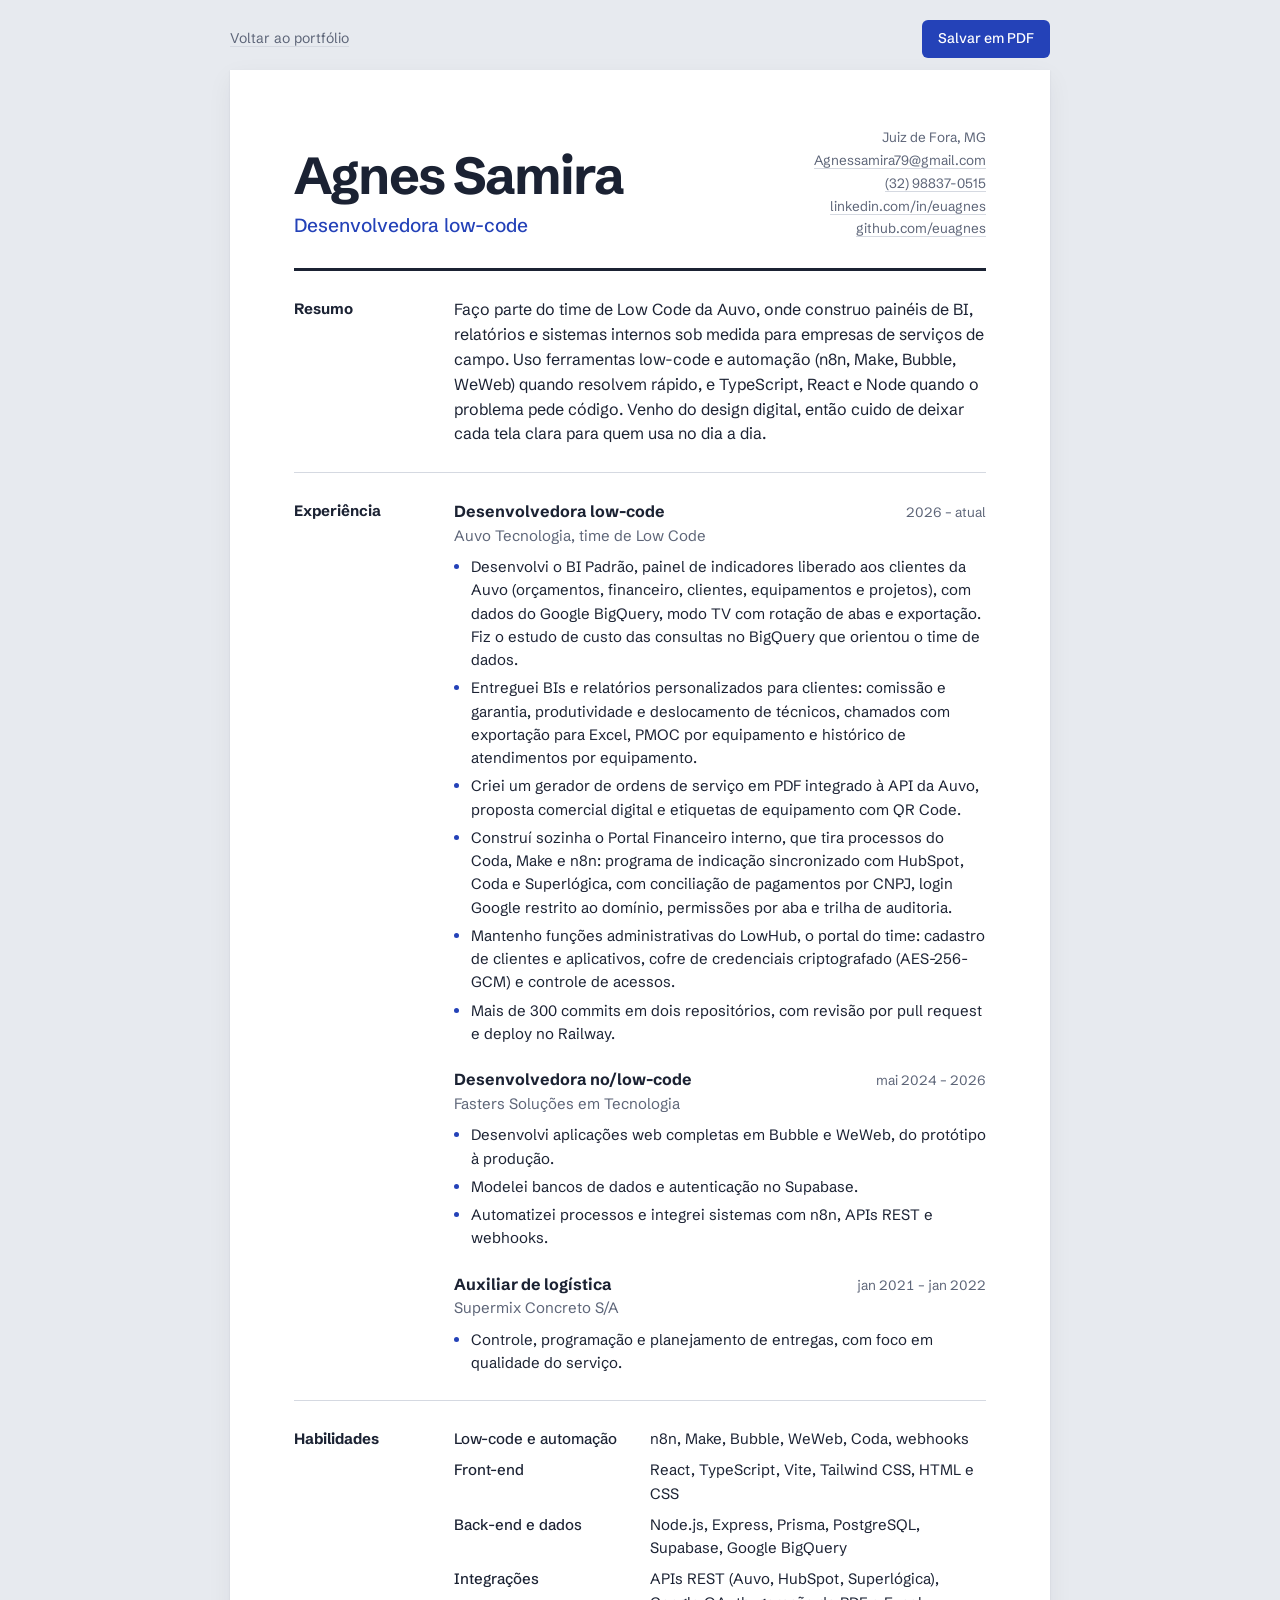
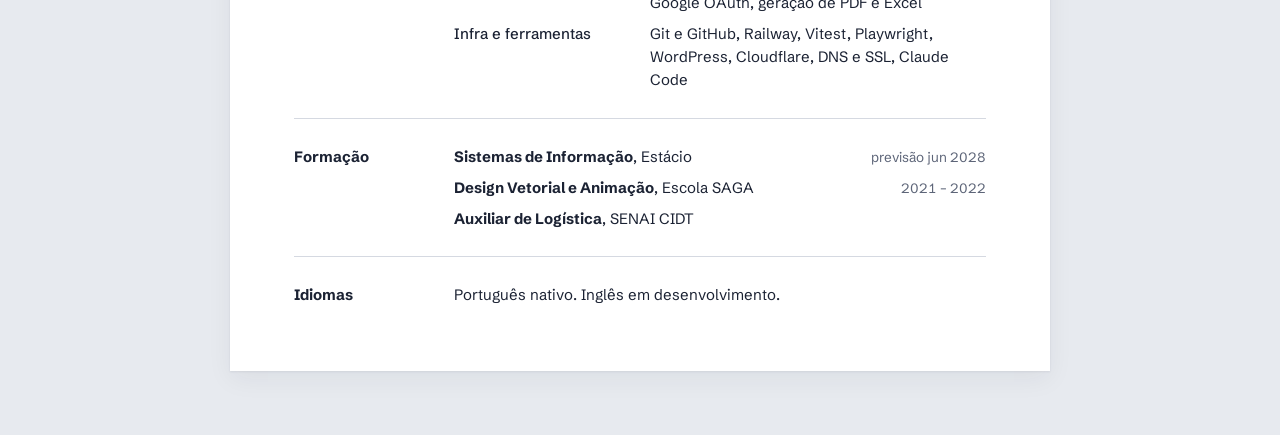
==== curriculo.html @ c13b9ef4 "Portfólio e currículo da Agnes Samira Co-Authored-By: Claude Opus 5.5 <noreply@anthropic.com>" ====
<!DOCTYPE html>
<html lang="pt-BR">
<head>
  <meta charset="UTF-8" />
  <meta name="viewport" content="width=device-width, initial-scale=1.0" />
  <title>Agnes Samira – Currículo</title>
  <meta name="description" content="Desenvolvedora low-code na Auvo: painéis de BI, relatórios, integrações e sistemas internos." />
  <link rel="preconnect" href="https://fonts.googleapis.com" />
  <link rel="preconnect" href="https://fonts.gstatic.com" crossorigin />
  <link href="https://fonts.googleapis.com/css2?family=Schibsted+Grotesk:ital,wght@0,400;0,500;0,700;1,400&display=swap" rel="stylesheet" />
  <link rel="stylesheet" href="css/style.css?v=2" />
</head>
<body>
  <div class="toolbar">
    <a class="back" href="index.html">Voltar ao portfólio</a>
    <button type="button" class="print-btn" onclick="window.print()">Salvar em PDF</button>
  </div>

  <main class="sheet">
    <header class="head">
      <div>
        <h1>Agnes Samira</h1>
        <p class="role">Desenvolvedora low-code</p>
      </div>
      <ul class="contact">
        <li>Juiz de Fora, MG</li>
        <li><a href="mailto:Agnessamira79@gmail.com">Agnessamira79@gmail.com</a></li>
        <li><a href="tel:+5532988370515">(32) 98837-0515</a></li>
        <li><a href="https://www.linkedin.com/in/euagnes" target="_blank" rel="noopener">linkedin.com/in/euagnes</a></li>
        <li><a href="https://github.com/euagnes" target="_blank" rel="noopener">github.com/euagnes</a></li>
      </ul>
    </header>

    <section class="block">
      <h2>Resumo</h2>
      <div class="body">
        <p class="summary">
          Faço parte do time de Low Code da Auvo, onde construo painéis de BI,
          relatórios e sistemas internos sob medida para empresas de serviços de
          campo. Uso ferramentas low-code e automação (n8n, Make, Bubble, WeWeb)
          quando resolvem rápido, e TypeScript, React e Node quando o problema
          pede código. Venho do design digital, então cuido de deixar cada tela
          clara para quem usa no dia a dia.
        </p>
      </div>
    </section>

    <section class="block">
      <h2>Experiência</h2>
      <div class="body">
        <article class="job">
          <header>
            <h3>Desenvolvedora low-code</h3>
            <span class="when">2026 – atual</span>
          </header>
          <p class="org">Auvo Tecnologia, time de Low Code</p>
          <ul>
            <li>Desenvolvi o BI Padrão, painel de indicadores liberado aos clientes da Auvo
              (orçamentos, financeiro, clientes, equipamentos e projetos), com dados do
              Google BigQuery, modo TV com rotação de abas e exportação. Fiz o estudo de
              custo das consultas no BigQuery que orientou o time de dados.</li>
            <li>Entreguei BIs e relatórios personalizados para clientes: comissão e garantia,
              produtividade e deslocamento de técnicos, chamados com exportação para Excel,
              PMOC por equipamento e histórico de atendimentos por equipamento.</li>
            <li>Criei um gerador de ordens de serviço em PDF integrado à API da Auvo,
              proposta comercial digital e etiquetas de equipamento com QR Code.</li>
            <li>Construí sozinha o Portal Financeiro interno, que tira processos do Coda, Make
              e n8n: programa de indicação sincronizado com HubSpot, Coda e Superlógica, com
              conciliação de pagamentos por CNPJ, login Google restrito ao domínio,
              permissões por aba e trilha de auditoria.</li>
            <li>Mantenho funções administrativas do LowHub, o portal do time: cadastro de
              clientes e aplicativos, cofre de credenciais criptografado (AES-256-GCM) e
              controle de acessos.</li>
            <li>Mais de 300 commits em dois repositórios, com revisão por pull request e
              deploy no Railway.</li>
          </ul>
        </article>

        <article class="job">
          <header>
            <h3>Desenvolvedora no/low-code</h3>
            <span class="when">mai 2024 – 2026</span>
          </header>
          <p class="org">Fasters Soluções em Tecnologia</p>
          <ul>
            <li>Desenvolvi aplicações web completas em Bubble e WeWeb, do protótipo à produção.</li>
            <li>Modelei bancos de dados e autenticação no Supabase.</li>
            <li>Automatizei processos e integrei sistemas com n8n, APIs REST e webhooks.</li>
          </ul>
        </article>

        <article class="job">
          <header>
            <h3>Auxiliar de logística</h3>
            <span class="when">jan 2021 – jan 2022</span>
          </header>
          <p class="org">Supermix Concreto S/A</p>
          <ul>
            <li>Controle, programação e planejamento de entregas, com foco em qualidade do serviço.</li>
          </ul>
        </article>
      </div>
    </section>

    <section class="block">
      <h2>Habilidades</h2>
      <div class="body">
        <dl class="skills">
          <dt>Low-code e automação</dt>
          <dd>n8n, Make, Bubble, WeWeb, Coda, webhooks</dd>
          <dt>Front-end</dt>
          <dd>React, TypeScript, Vite, Tailwind CSS, HTML e CSS</dd>
          <dt>Back-end e dados</dt>
          <dd>Node.js, Express, Prisma, PostgreSQL, Supabase, Google BigQuery</dd>
          <dt>Integrações</dt>
          <dd>APIs REST (Auvo, HubSpot, Superlógica), Google OAuth, geração de PDF e Excel</dd>
          <dt>Infra e ferramentas</dt>
          <dd>Git e GitHub, Railway, Vitest, Playwright, WordPress, Cloudflare, DNS e SSL, Claude Code</dd>
        </dl>
      </div>
    </section>

    <section class="block">
      <h2>Formação</h2>
      <div class="body">
        <div class="edu">
          <div><strong>Sistemas de Informação</strong>, Estácio</div>
          <span class="when">previsão jun 2028</span>
        </div>
        <div class="edu">
          <div><strong>Design Vetorial e Animação</strong>, Escola SAGA</div>
          <span class="when">2021 – 2022</span>
        </div>
        <div class="edu">
          <div><strong>Auxiliar de Logística</strong>, SENAI CIDT</div>
        </div>
      </div>
    </section>

    <section class="block">
      <h2>Idiomas</h2>
      <div class="body">
        <p>Português nativo. Inglês em desenvolvimento.</p>
      </div>
    </section>
  </main>
</body>
</html>
---- css/style.css ----
:root {
  --desk: #e7eaef;
  --paper: #ffffff;
  --ink: #1b2233;
  --muted: #5d6578;
  --rule: #d5d9e1;
  --accent: #2442b8;
  --head-col: 8.5rem;
}

* { box-sizing: border-box; margin: 0; padding: 0; }

html { -webkit-text-size-adjust: 100%; }

body {
  background: var(--desk);
  color: var(--ink);
  font-family: "Schibsted Grotesk", system-ui, sans-serif;
  font-size: 15px;
  line-height: 1.55;
  padding: 0 16px 64px;
}

a { color: inherit; text-decoration-color: var(--rule); text-underline-offset: 3px; }
a:hover { color: var(--accent); text-decoration-color: currentColor; }
a:focus-visible, button:focus-visible { outline: 2px solid var(--accent); outline-offset: 3px; }

.toolbar {
  max-width: 820px;
  margin: 0 auto;
  padding: 20px 0 12px;
  display: flex;
  justify-content: space-between;
  align-items: center;
}

.print-btn {
  font: inherit;
  font-weight: 500;
  font-size: 14px;
  color: var(--paper);
  background: var(--accent);
  border: 0;
  border-radius: 6px;
  padding: 8px 16px;
  cursor: pointer;
}
.print-btn:hover { background: #1b339a; }

.sheet {
  max-width: 820px;
  margin: 0 auto;
  background: var(--paper);
  padding: 56px 64px 64px;
  box-shadow: 0 1px 2px rgba(27, 34, 51, .08), 0 8px 24px rgba(27, 34, 51, .06);
}

/* Cabeçalho */
.head {
  display: flex;
  justify-content: space-between;
  align-items: flex-end;
  gap: 32px;
  padding-bottom: 28px;
  border-bottom: 3px solid var(--ink);
}

h1 {
  font-size: 52px;
  line-height: 1;
  font-weight: 700;
  letter-spacing: -0.035em;
}

.role {
  margin-top: 10px;
  font-size: 19px;
  color: var(--accent);
  font-weight: 500;
}

.contact {
  list-style: none;
  text-align: right;
  font-size: 13.5px;
  line-height: 1.7;
  color: var(--muted);
}

/* Seções */
.block {
  display: grid;
  grid-template-columns: var(--head-col) 1fr;
  gap: 24px;
  padding: 26px 0;
  border-bottom: 1px solid var(--rule);
}
.block:last-child { border-bottom: 0; padding-bottom: 0; }

h2 {
  font-size: 15px;
  font-weight: 700;
  line-height: 1.55;
}

.body > * + * { margin-top: 22px; }

.summary { font-size: 16px; max-width: 62ch; }

/* Experiência */
.job header {
  display: flex;
  justify-content: space-between;
  align-items: baseline;
  gap: 16px;
}

h3 { font-size: 16px; font-weight: 700; }

.when {
  font-size: 13.5px;
  color: var(--muted);
  white-space: nowrap;
  font-variant-numeric: tabular-nums;
}

.org { color: var(--muted); margin-bottom: 8px; }

.job ul { padding-left: 1.1em; max-width: 66ch; }
.job li { margin-top: 5px; }
.job li::marker { color: var(--accent); }

/* Habilidades */
.skills {
  display: grid;
  grid-template-columns: 11rem 1fr;
  gap: 8px 20px;
}
.skills dt { font-weight: 500; }
.skills dd { color: var(--ink); }

/* Formação */
.body > .edu + .edu { margin-top: 8px; }
.edu {
  display: flex;
  justify-content: space-between;
  align-items: baseline;
  gap: 16px;
}

/* Celular */
@media (max-width: 680px) {
  body { padding: 0 0 40px; }
  .toolbar { padding: 12px 16px; }
  .sheet { padding: 32px 16px 40px; box-shadow: none; }
  .head { flex-direction: column; align-items: flex-start; gap: 20px; }
  .contact { text-align: left; }
  h1 { font-size: 40px; }
  .block { grid-template-columns: 1fr; gap: 10px; }
  .job header, .edu { flex-direction: column; gap: 0; }
  .skills { grid-template-columns: 1fr; gap: 0; }
  .skills dd { margin-bottom: 10px; }
}

/* Impressão / PDF */
@page { size: A4; margin: 14mm 14mm; }

@media print {
  body { background: none; padding: 0; font-size: 10pt; }
  .toolbar { display: none; }
  .sheet { max-width: none; padding: 0; box-shadow: none; }
  h1 { font-size: 30pt; }
  .role { font-size: 13pt; }
  .head { padding-bottom: 14pt; }
  .block { padding: 10pt 0; }
  h2 { break-after: avoid; }
  .job header, .org { break-after: avoid; }
  .job li, .edu { break-inside: avoid; }
  .summary, h3 { font-size: 10.5pt; }
  .contact, .when { font-size: 9pt; }
  a { text-decoration: none; }
}

.back { font-size: 14px; color: var(--muted); }
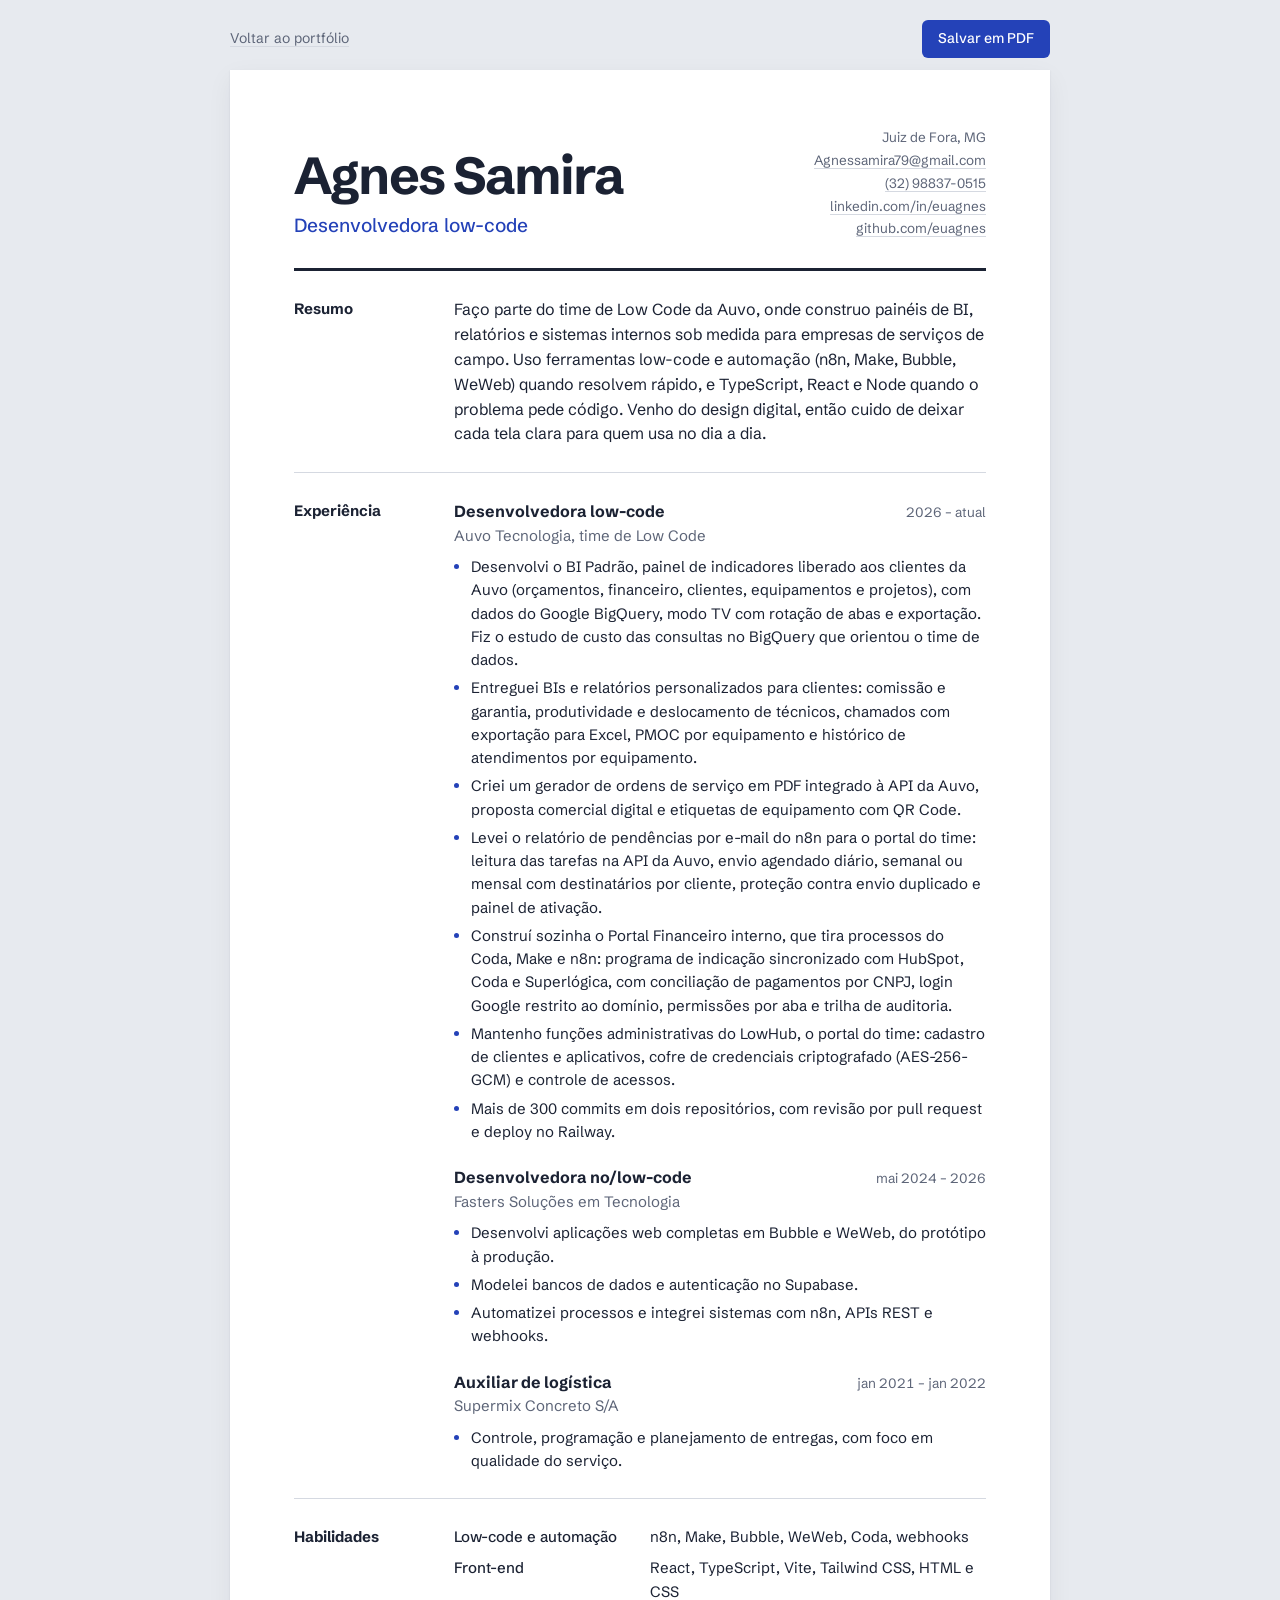
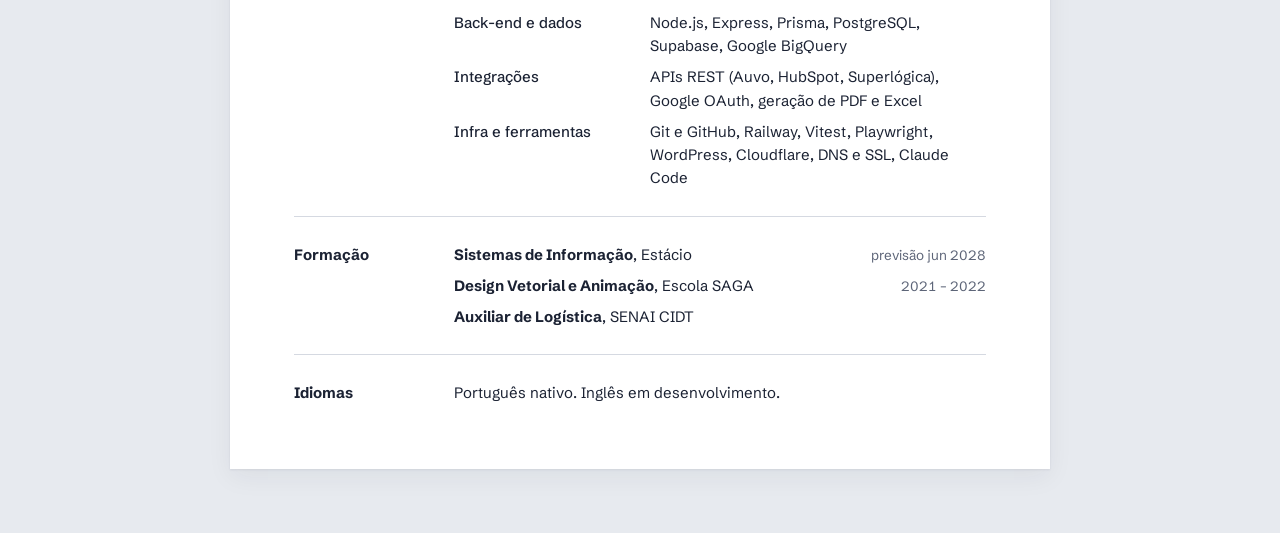
==== commit 34a9f6cb: "Adiciona o projeto Relatório de Pendências por E-mail Co-Authored-By: Claude Opus 5.5 <noreply@anthr" ====
--- a/curriculo.html
+++ b/curriculo.html
@@ -64,6 +64,9 @@
               PMOC por equipamento e histórico de atendimentos por equipamento.</li>
             <li>Criei um gerador de ordens de serviço em PDF integrado à API da Auvo,
               proposta comercial digital e etiquetas de equipamento com QR Code.</li>
+            <li>Levei o relatório de pendências por e-mail do n8n para o portal do time: leitura
+              das tarefas na API da Auvo, envio agendado diário, semanal ou mensal com
+              destinatários por cliente, proteção contra envio duplicado e painel de ativação.</li>
             <li>Construí sozinha o Portal Financeiro interno, que tira processos do Coda, Make
               e n8n: programa de indicação sincronizado com HubSpot, Coda e Superlógica, com
               conciliação de pagamentos por CNPJ, login Google restrito ao domínio,
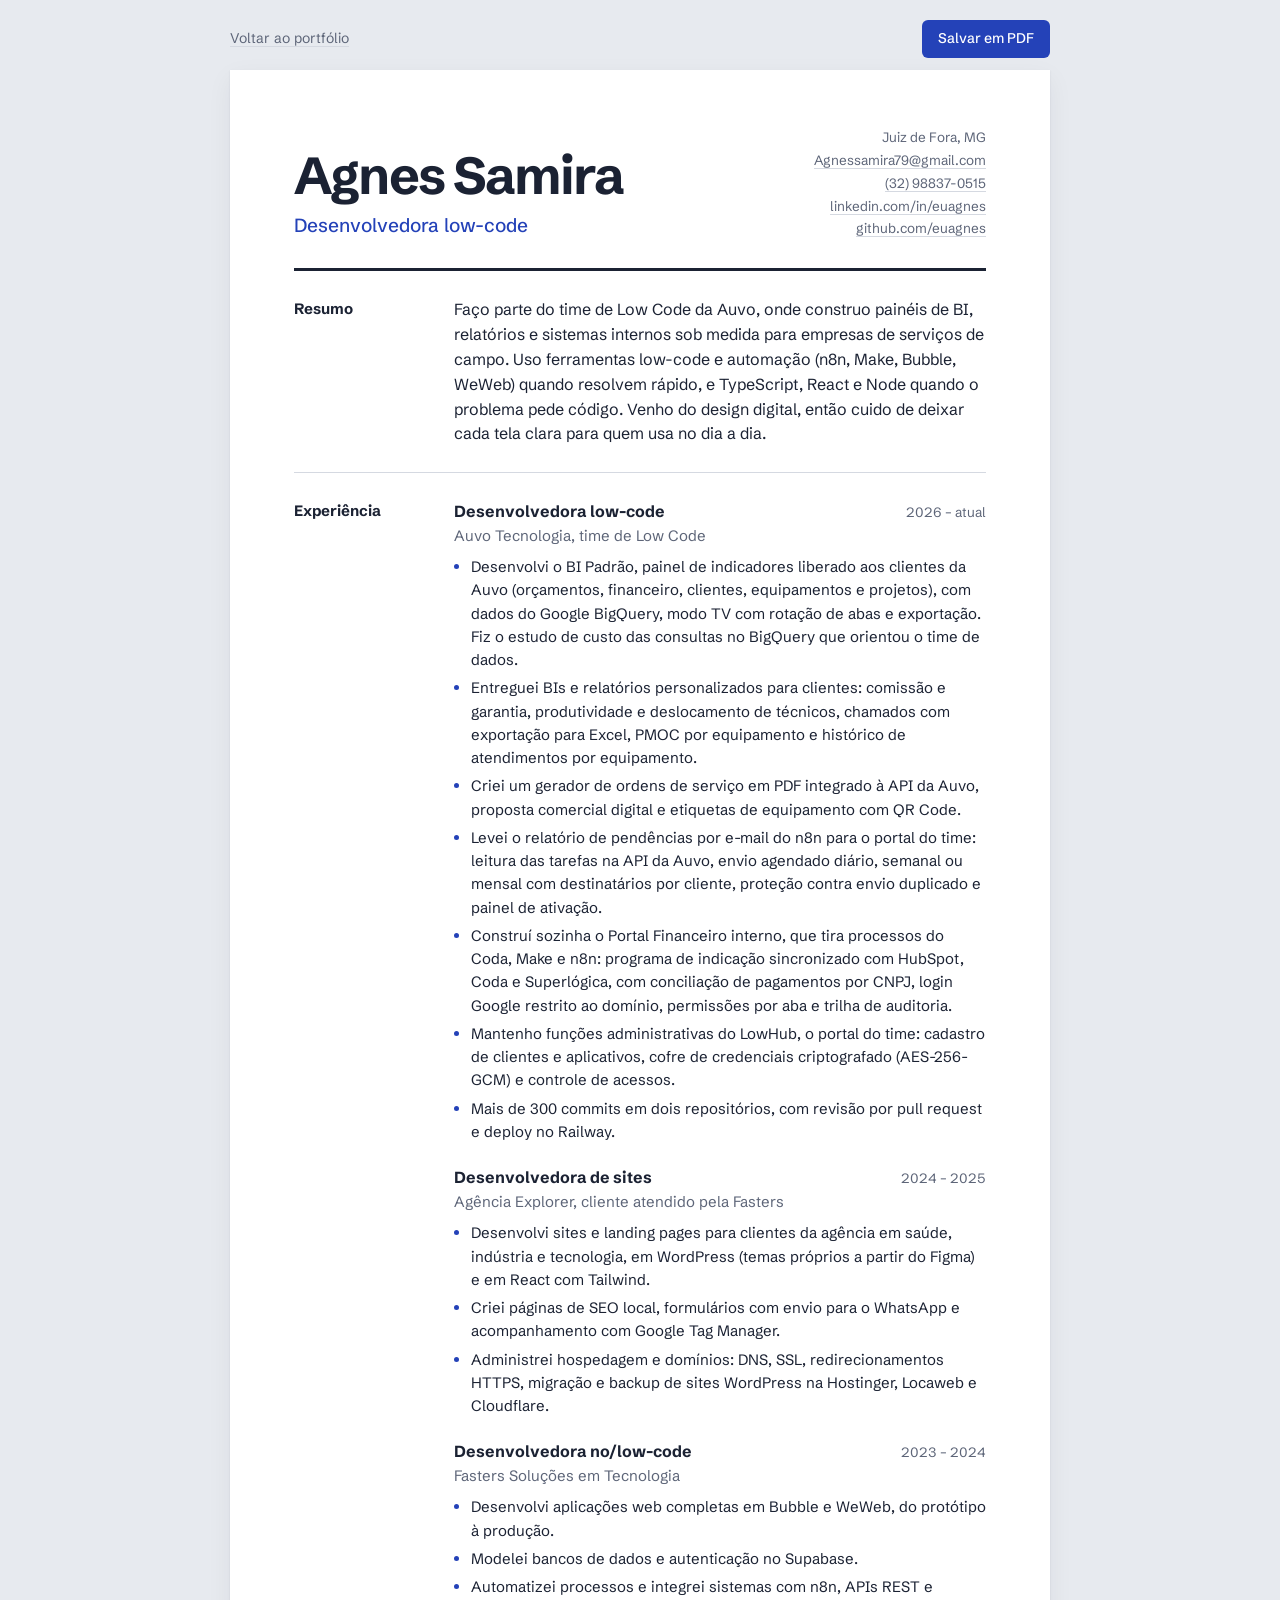
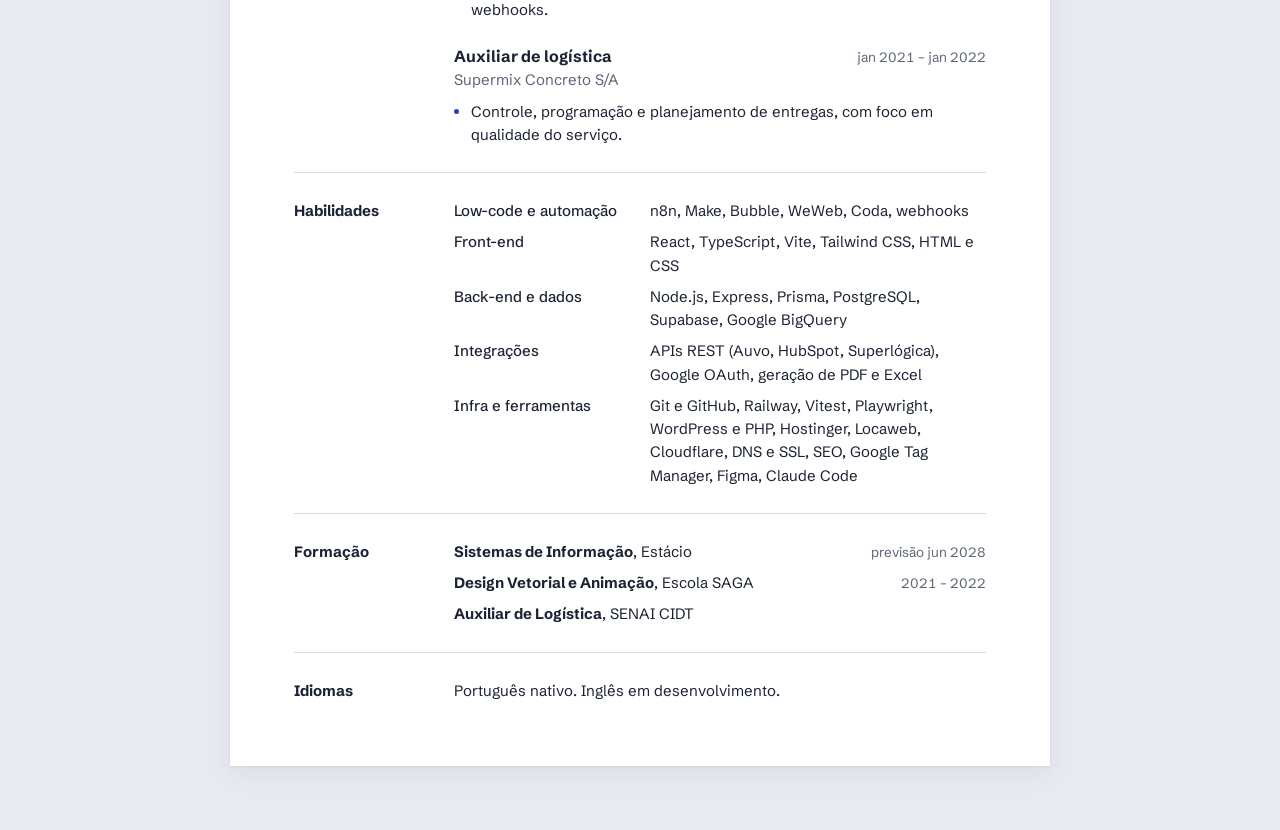
==== commit 6ea28e12: "Adiciona Agência Explorer e ajusta datas da Fasters Co-Authored-By: Claude Opus 5.5 <noreply@anthrop" ====
--- a/curriculo.html
+++ b/curriculo.html
@@ -81,8 +81,24 @@
 
         <article class="job">
           <header>
+            <h3>Desenvolvedora de sites</h3>
+            <span class="when">2024 – 2025</span>
+          </header>
+          <p class="org">Agência Explorer, cliente atendido pela Fasters</p>
+          <ul>
+            <li>Desenvolvi sites e landing pages para clientes da agência em saúde, indústria e
+              tecnologia, em WordPress (temas próprios a partir do Figma) e em React com Tailwind.</li>
+            <li>Criei páginas de SEO local, formulários com envio para o WhatsApp e
+              acompanhamento com Google Tag Manager.</li>
+            <li>Administrei hospedagem e domínios: DNS, SSL, redirecionamentos HTTPS, migração e
+              backup de sites WordPress na Hostinger, Locaweb e Cloudflare.</li>
+          </ul>
+        </article>
+
+        <article class="job">
+          <header>
             <h3>Desenvolvedora no/low-code</h3>
-            <span class="when">mai 2024 – 2026</span>
+            <span class="when">2023 – 2024</span>
           </header>
           <p class="org">Fasters Soluções em Tecnologia</p>
           <ul>
@@ -118,7 +134,7 @@
           <dt>Integrações</dt>
           <dd>APIs REST (Auvo, HubSpot, Superlógica), Google OAuth, geração de PDF e Excel</dd>
           <dt>Infra e ferramentas</dt>
-          <dd>Git e GitHub, Railway, Vitest, Playwright, WordPress, Cloudflare, DNS e SSL, Claude Code</dd>
+          <dd>Git e GitHub, Railway, Vitest, Playwright, WordPress e PHP, Hostinger, Locaweb, Cloudflare, DNS e SSL, SEO, Google Tag Manager, Figma, Claude Code</dd>
         </dl>
       </div>
     </section>
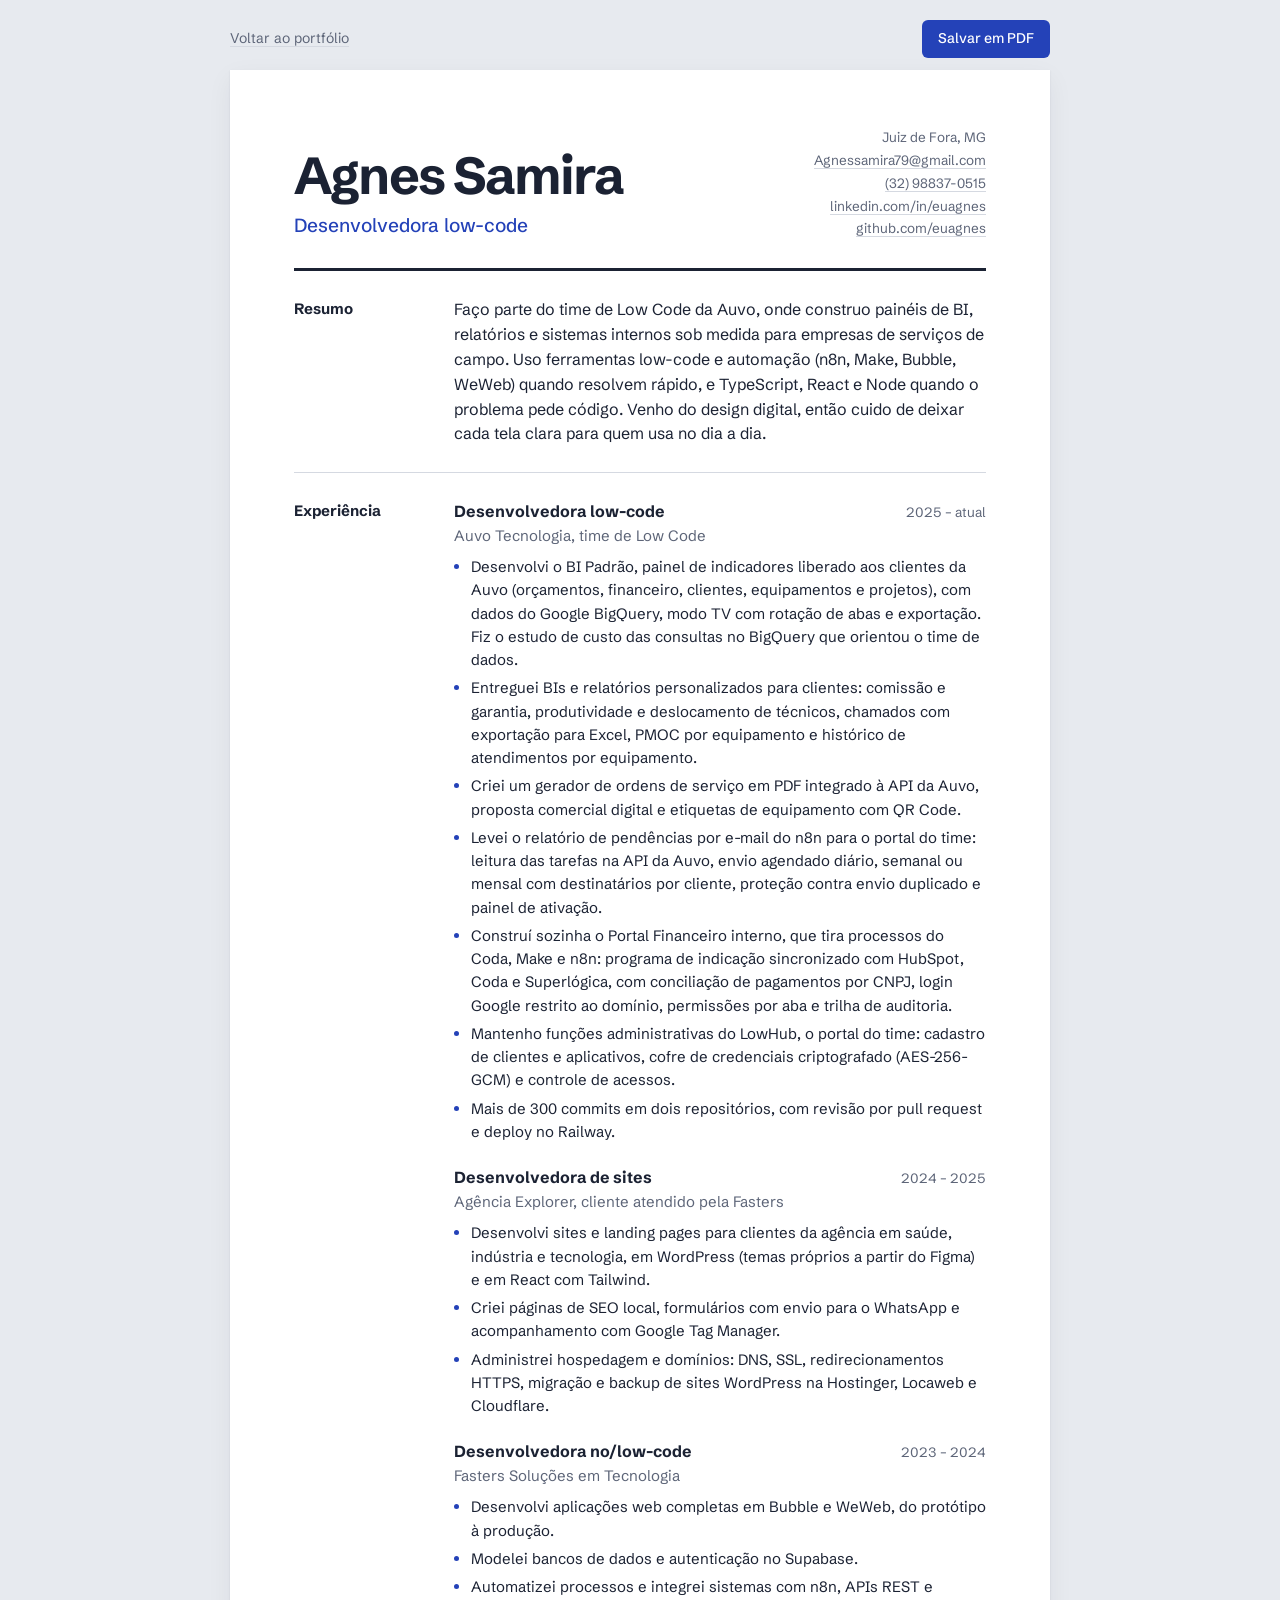
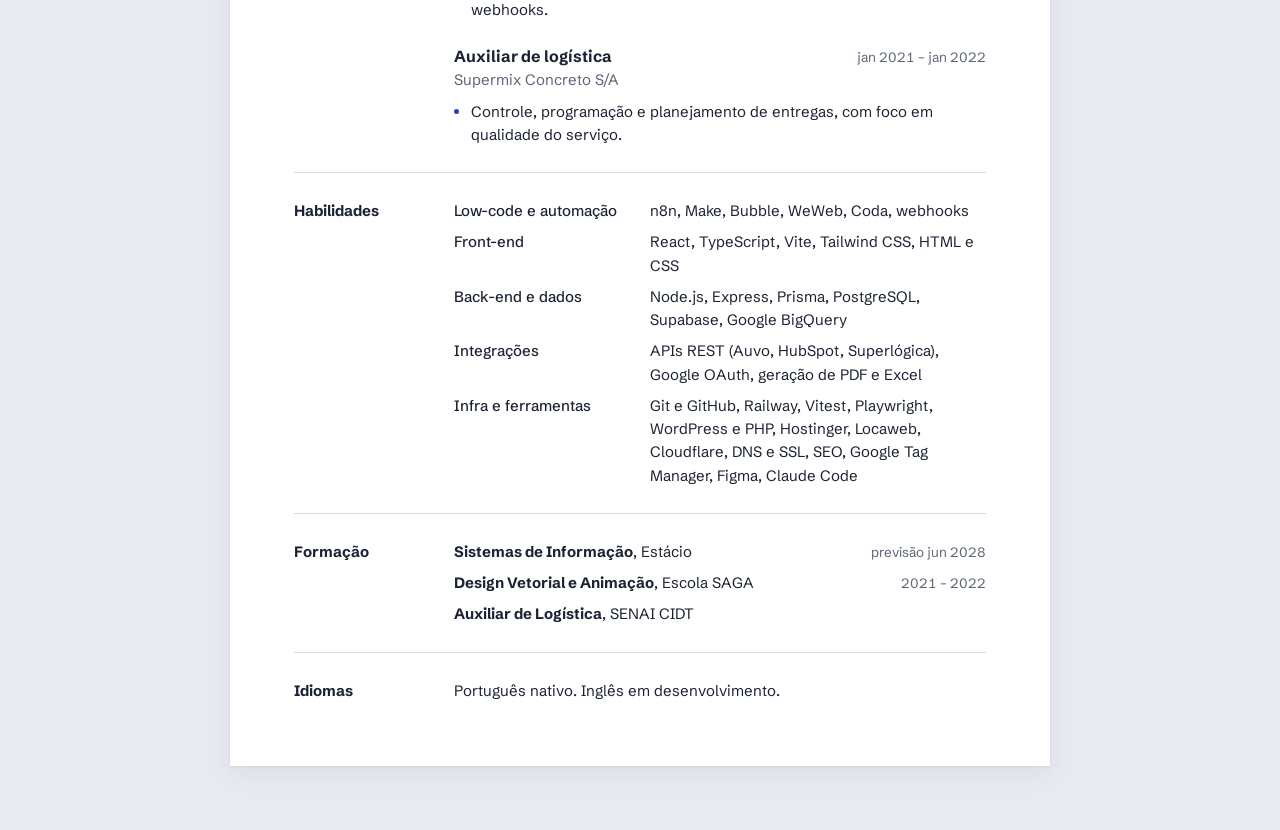
==== commit d1591446: "Corrige data de entrada na Auvo para 2025 Co-Authored-By: Claude Opus 5.5 <noreply@anthropic.com>" ====
--- a/curriculo.html
+++ b/curriculo.html
@@ -51,7 +51,7 @@
         <article class="job">
           <header>
             <h3>Desenvolvedora low-code</h3>
-            <span class="when">2026 – atual</span>
+            <span class="when">2025 – atual</span>
           </header>
           <p class="org">Auvo Tecnologia, time de Low Code</p>
           <ul>
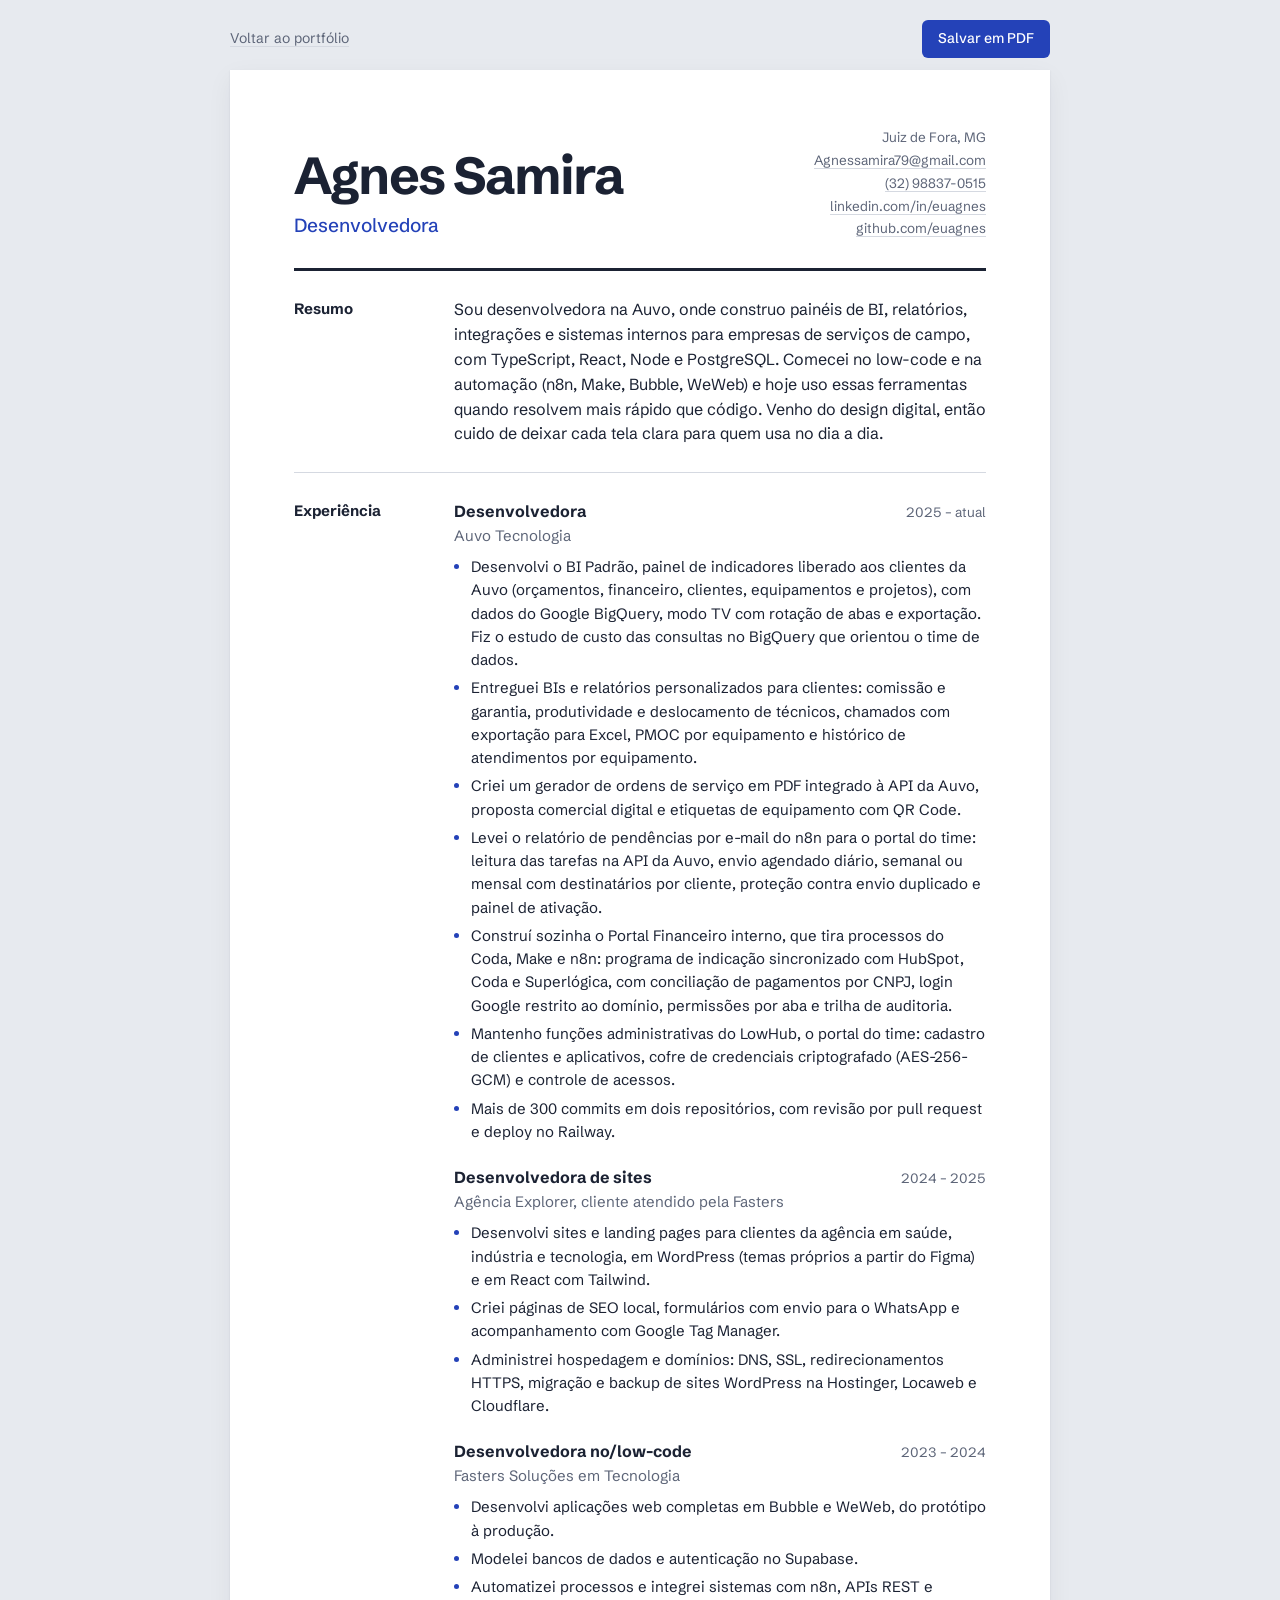
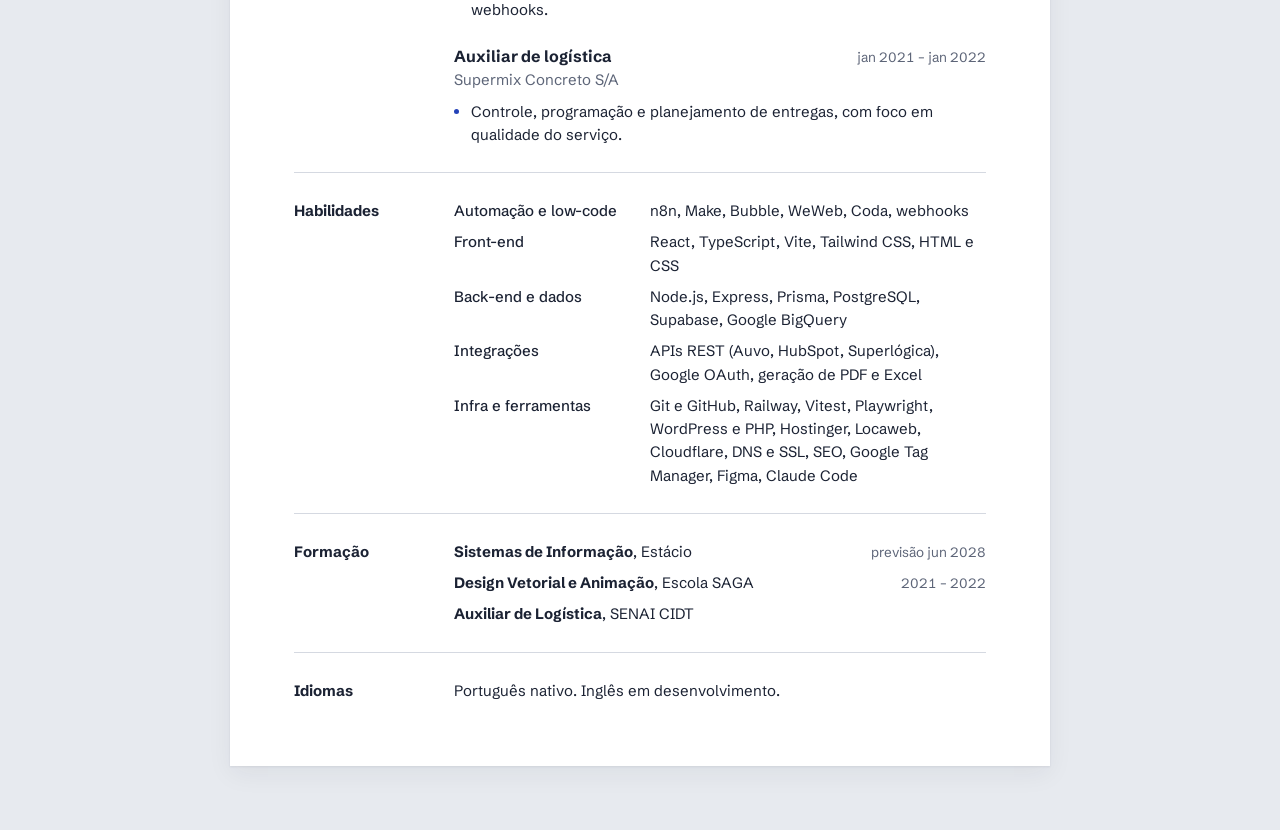
==== commit 176eb723: "Atualiza cargo atual para Desenvolvedora Co-Authored-By: Claude Opus 5.5 <noreply@anthropic.com>" ====
--- a/curriculo.html
+++ b/curriculo.html
@@ -4,7 +4,7 @@
   <meta charset="UTF-8" />
   <meta name="viewport" content="width=device-width, initial-scale=1.0" />
   <title>Agnes Samira – Currículo</title>
-  <meta name="description" content="Desenvolvedora low-code na Auvo: painéis de BI, relatórios, integrações e sistemas internos." />
+  <meta name="description" content="Desenvolvedora na Auvo: painéis de BI, relatórios, integrações e sistemas internos." />
   <link rel="preconnect" href="https://fonts.googleapis.com" />
   <link rel="preconnect" href="https://fonts.gstatic.com" crossorigin />
   <link href="https://fonts.googleapis.com/css2?family=Schibsted+Grotesk:ital,wght@0,400;0,500;0,700;1,400&display=swap" rel="stylesheet" />
@@ -20,7 +20,7 @@
     <header class="head">
       <div>
         <h1>Agnes Samira</h1>
-        <p class="role">Desenvolvedora low-code</p>
+        <p class="role">Desenvolvedora</p>
       </div>
       <ul class="contact">
         <li>Juiz de Fora, MG</li>
@@ -35,11 +35,11 @@
       <h2>Resumo</h2>
       <div class="body">
         <p class="summary">
-          Faço parte do time de Low Code da Auvo, onde construo painéis de BI,
-          relatórios e sistemas internos sob medida para empresas de serviços de
-          campo. Uso ferramentas low-code e automação (n8n, Make, Bubble, WeWeb)
-          quando resolvem rápido, e TypeScript, React e Node quando o problema
-          pede código. Venho do design digital, então cuido de deixar cada tela
+          Sou desenvolvedora na Auvo, onde construo painéis de BI, relatórios,
+          integrações e sistemas internos para empresas de serviços de campo, com
+          TypeScript, React, Node e PostgreSQL. Comecei no low-code e na automação
+          (n8n, Make, Bubble, WeWeb) e hoje uso essas ferramentas quando resolvem
+          mais rápido que código. Venho do design digital, então cuido de deixar cada tela
           clara para quem usa no dia a dia.
         </p>
       </div>
@@ -50,10 +50,10 @@
       <div class="body">
         <article class="job">
           <header>
-            <h3>Desenvolvedora low-code</h3>
+            <h3>Desenvolvedora</h3>
             <span class="when">2025 – atual</span>
           </header>
-          <p class="org">Auvo Tecnologia, time de Low Code</p>
+          <p class="org">Auvo Tecnologia</p>
           <ul>
             <li>Desenvolvi o BI Padrão, painel de indicadores liberado aos clientes da Auvo
               (orçamentos, financeiro, clientes, equipamentos e projetos), com dados do
@@ -125,7 +125,7 @@
       <h2>Habilidades</h2>
       <div class="body">
         <dl class="skills">
-          <dt>Low-code e automação</dt>
+          <dt>Automação e low-code</dt>
           <dd>n8n, Make, Bubble, WeWeb, Coda, webhooks</dd>
           <dt>Front-end</dt>
           <dd>React, TypeScript, Vite, Tailwind CSS, HTML e CSS</dd>
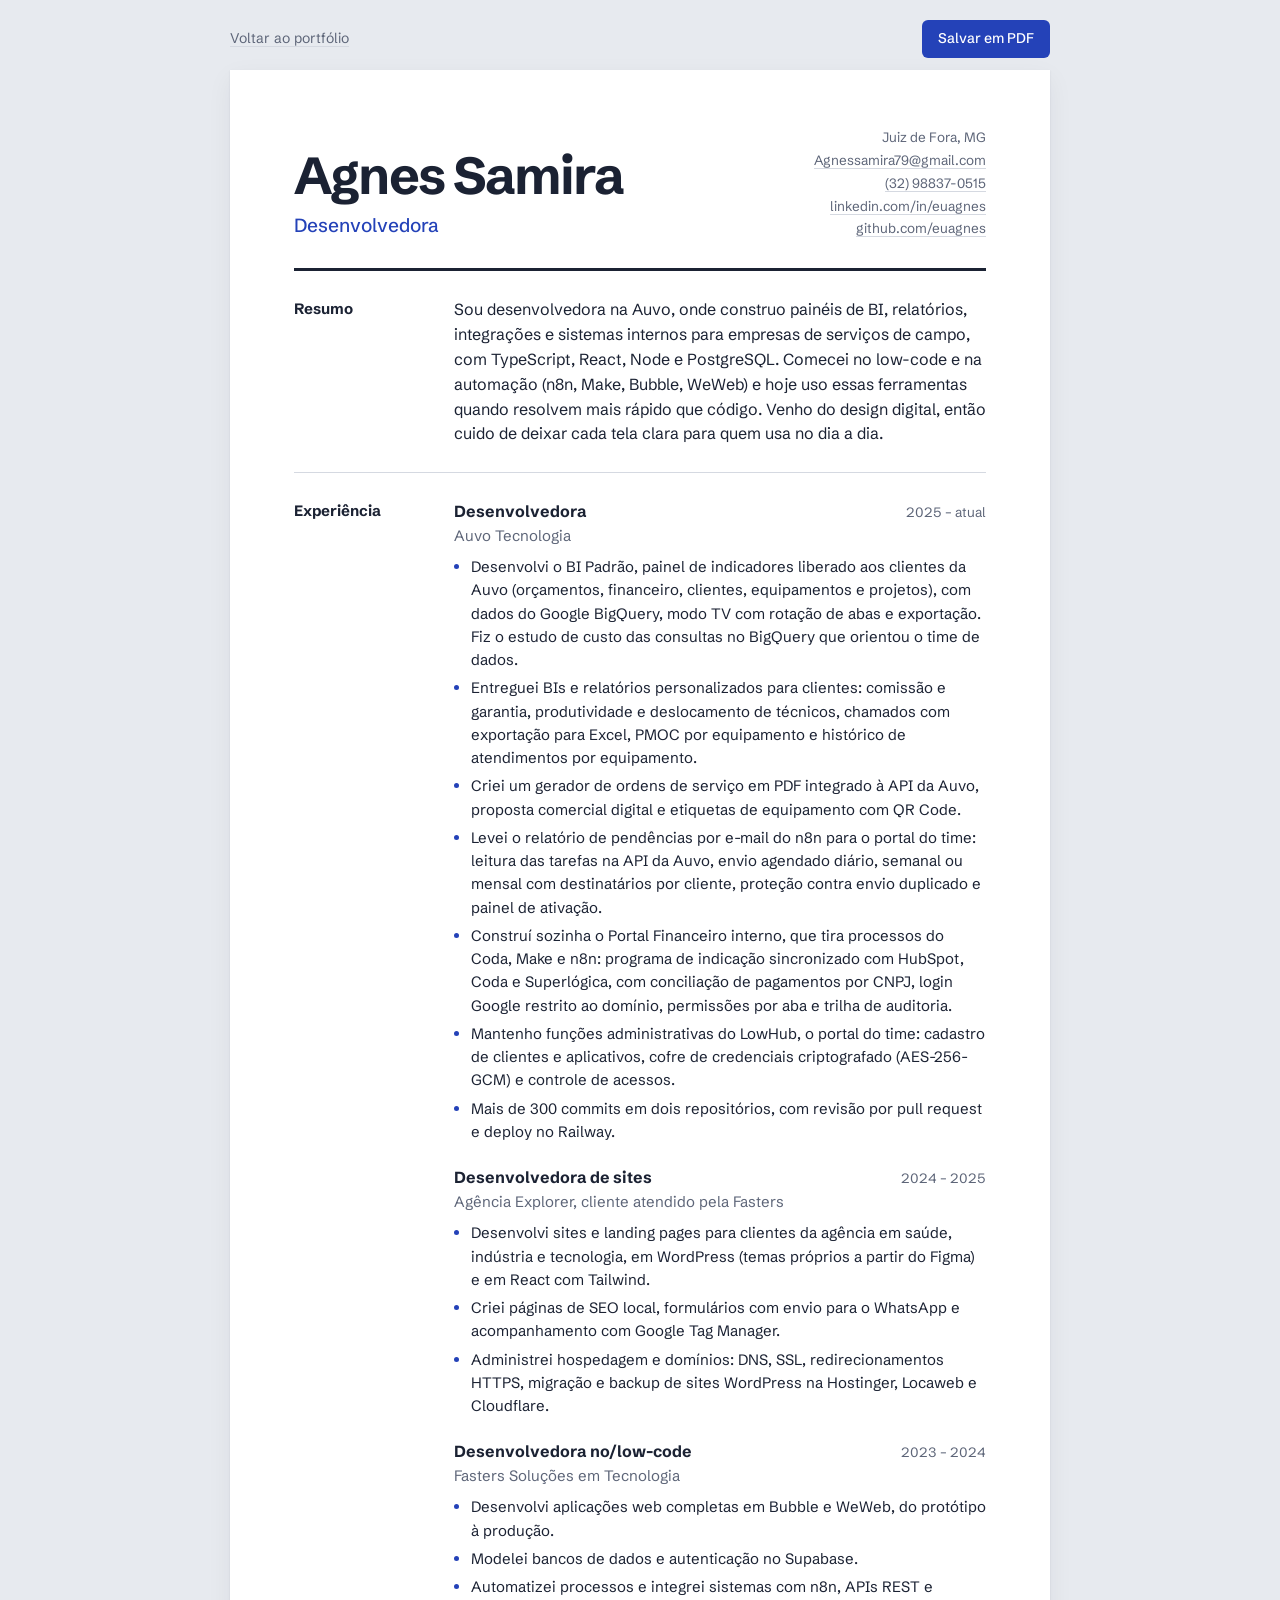
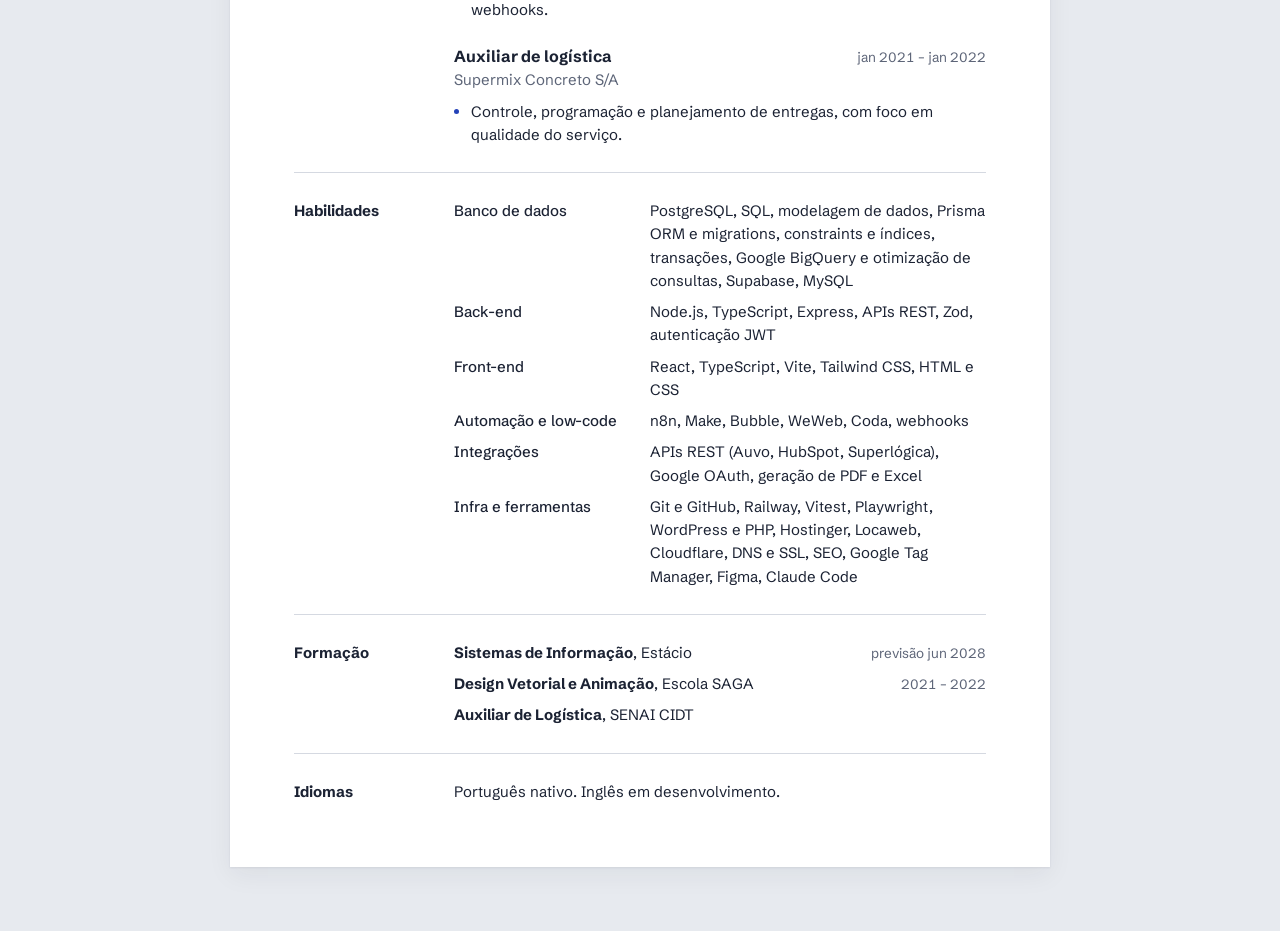
==== commit ddd19d6b: "Destaca banco de dados nas habilidades Co-Authored-By: Claude Opus 5.5 <noreply@anthropic.com>" ====
--- a/curriculo.html
+++ b/curriculo.html
@@ -125,12 +125,14 @@
       <h2>Habilidades</h2>
       <div class="body">
         <dl class="skills">
+          <dt>Banco de dados</dt>
+          <dd>PostgreSQL, SQL, modelagem de dados, Prisma ORM e migrations, constraints e índices, transações, Google BigQuery e otimização de consultas, Supabase, MySQL</dd>
+          <dt>Back-end</dt>
+          <dd>Node.js, TypeScript, Express, APIs REST, Zod, autenticação JWT</dd>
+          <dt>Front-end</dt>
+          <dd>React, TypeScript, Vite, Tailwind CSS, HTML e CSS</dd>
           <dt>Automação e low-code</dt>
           <dd>n8n, Make, Bubble, WeWeb, Coda, webhooks</dd>
-          <dt>Front-end</dt>
-          <dd>React, TypeScript, Vite, Tailwind CSS, HTML e CSS</dd>
-          <dt>Back-end e dados</dt>
-          <dd>Node.js, Express, Prisma, PostgreSQL, Supabase, Google BigQuery</dd>
           <dt>Integrações</dt>
           <dd>APIs REST (Auvo, HubSpot, Superlógica), Google OAuth, geração de PDF e Excel</dd>
           <dt>Infra e ferramentas</dt>
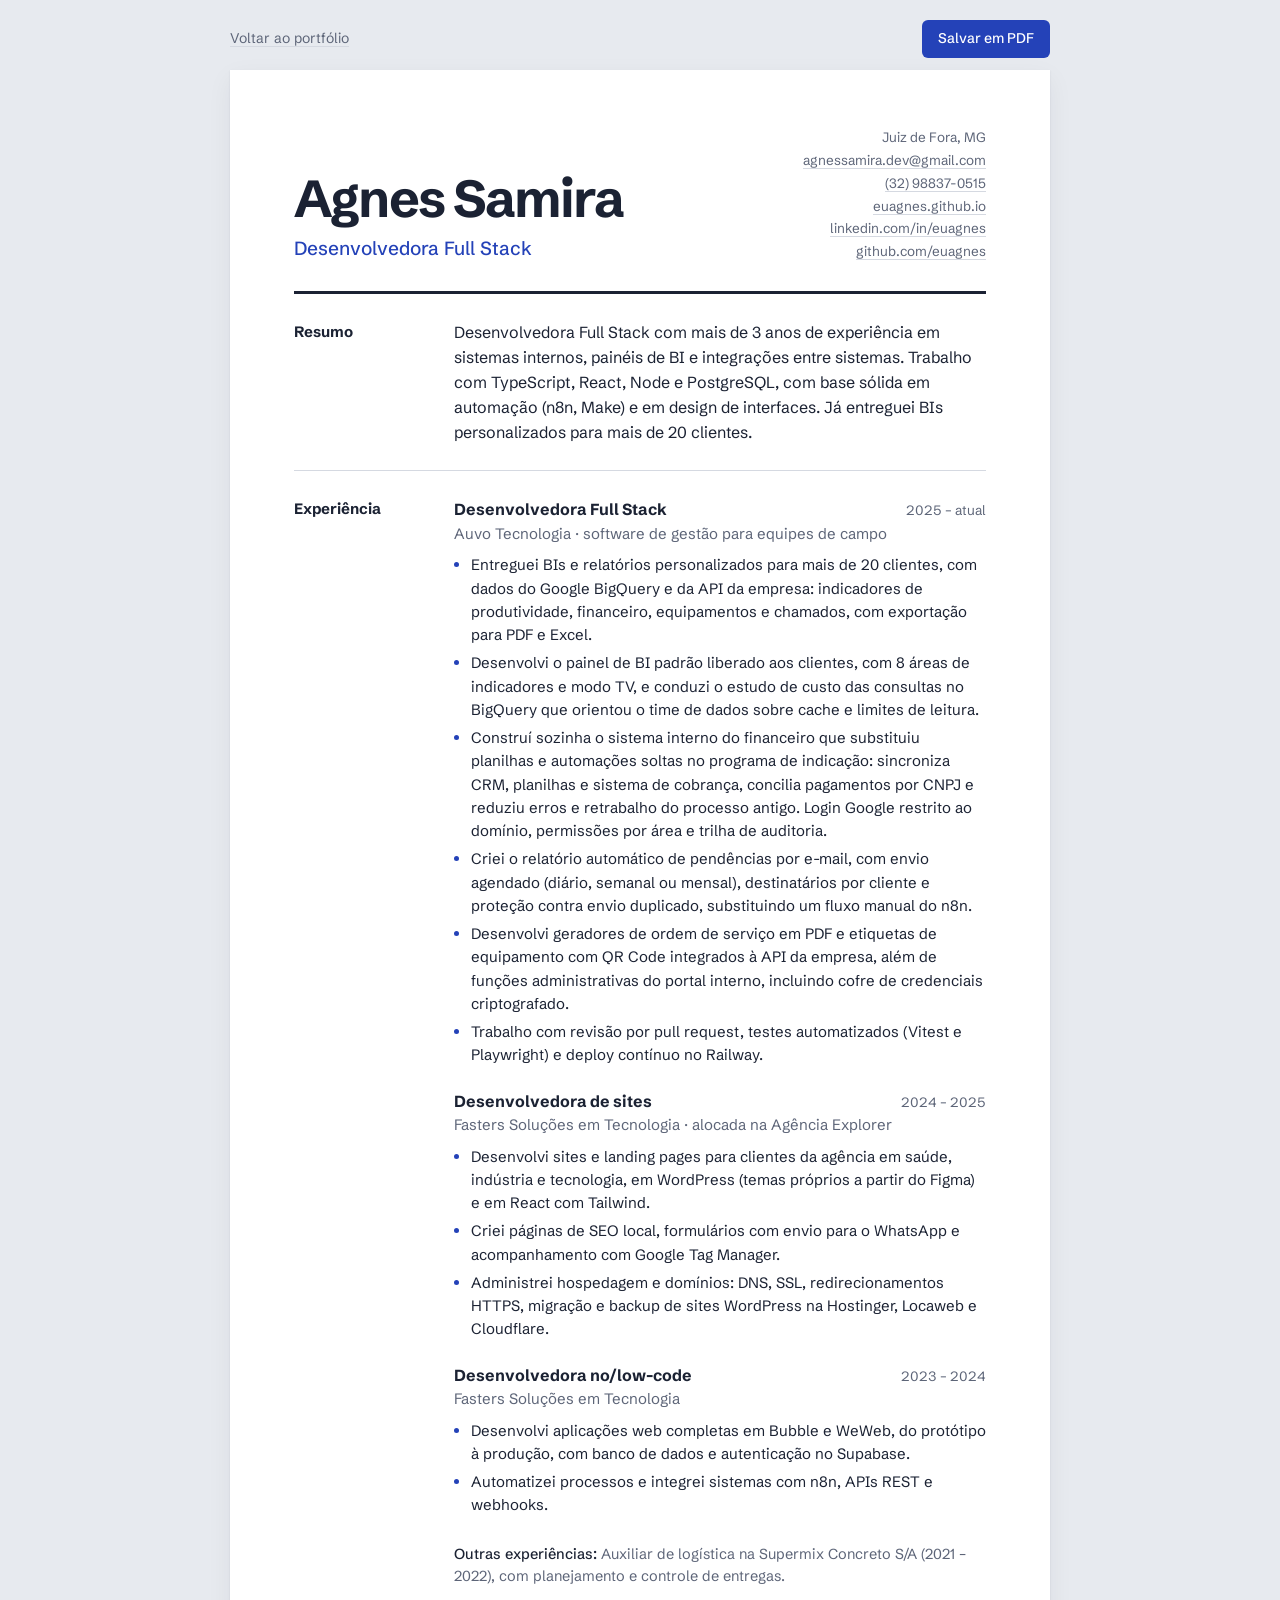
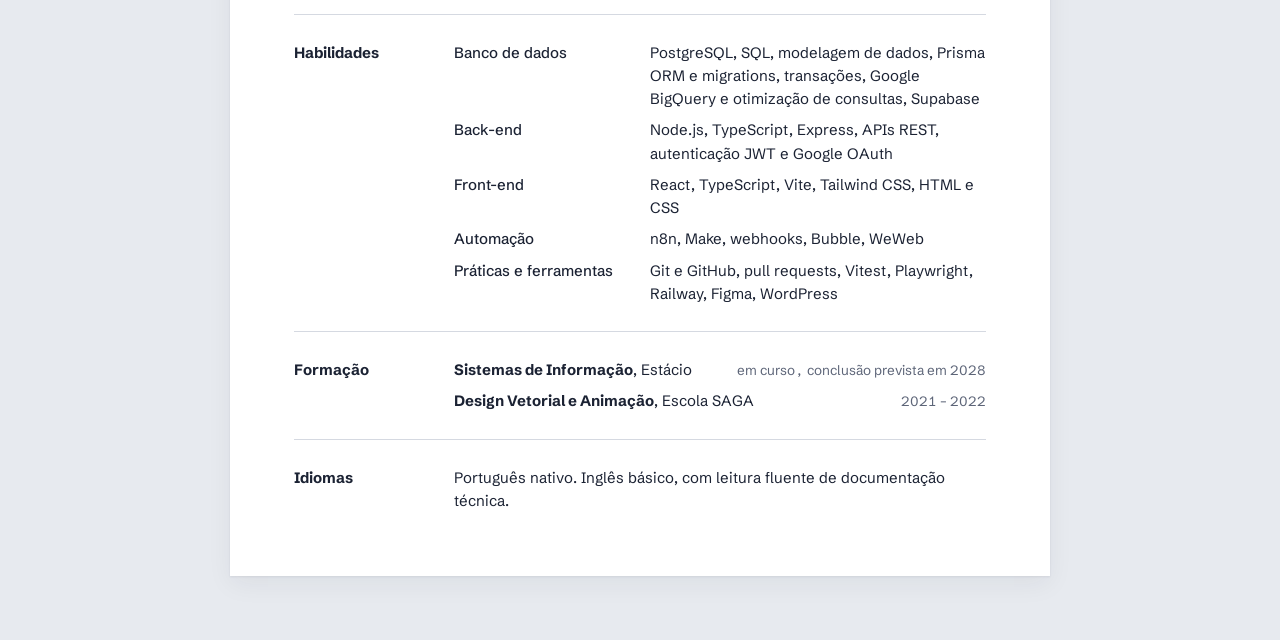
==== commit 5a3a8020: "Revisão do currículo com olhar de recrutador Cargo Full Stack, link do portfólio no PDF, e-mail novo" ====
--- a/curriculo.html
+++ b/curriculo.html
@@ -4,11 +4,11 @@
   <meta charset="UTF-8" />
   <meta name="viewport" content="width=device-width, initial-scale=1.0" />
   <title>Agnes Samira – Currículo</title>
-  <meta name="description" content="Desenvolvedora na Auvo: painéis de BI, relatórios, integrações e sistemas internos." />
+  <meta name="description" content="Desenvolvedora Full Stack: sistemas internos, BI e integrações com TypeScript, React, Node e PostgreSQL." />
   <link rel="preconnect" href="https://fonts.googleapis.com" />
   <link rel="preconnect" href="https://fonts.gstatic.com" crossorigin />
   <link href="https://fonts.googleapis.com/css2?family=Schibsted+Grotesk:ital,wght@0,400;0,500;0,700;1,400&display=swap" rel="stylesheet" />
-  <link rel="stylesheet" href="css/style.css?v=2" />
+  <link rel="stylesheet" href="css/style.css?v=3" />
 </head>
 <body>
   <div class="toolbar">
@@ -20,12 +20,13 @@
     <header class="head">
       <div>
         <h1>Agnes Samira</h1>
-        <p class="role">Desenvolvedora</p>
+        <p class="role">Desenvolvedora Full Stack</p>
       </div>
       <ul class="contact">
         <li>Juiz de Fora, MG</li>
-        <li><a href="mailto:Agnessamira79@gmail.com">Agnessamira79@gmail.com</a></li>
+        <li><a href="mailto:agnessamira.dev@gmail.com">agnessamira.dev@gmail.com</a></li>
         <li><a href="tel:+5532988370515">(32) 98837-0515</a></li>
+        <li><a href="https://euagnes.github.io" target="_blank" rel="noopener">euagnes.github.io</a></li>
         <li><a href="https://www.linkedin.com/in/euagnes" target="_blank" rel="noopener">linkedin.com/in/euagnes</a></li>
         <li><a href="https://github.com/euagnes" target="_blank" rel="noopener">github.com/euagnes</a></li>
       </ul>
@@ -35,12 +36,10 @@
       <h2>Resumo</h2>
       <div class="body">
         <p class="summary">
-          Sou desenvolvedora na Auvo, onde construo painéis de BI, relatórios,
-          integrações e sistemas internos para empresas de serviços de campo, com
-          TypeScript, React, Node e PostgreSQL. Comecei no low-code e na automação
-          (n8n, Make, Bubble, WeWeb) e hoje uso essas ferramentas quando resolvem
-          mais rápido que código. Venho do design digital, então cuido de deixar cada tela
-          clara para quem usa no dia a dia.
+          Desenvolvedora Full Stack com mais de 3 anos de experiência em sistemas internos,
+          painéis de BI e integrações entre sistemas. Trabalho com TypeScript, React, Node e
+          PostgreSQL, com base sólida em automação (n8n, Make) e em design de interfaces.
+          Já entreguei BIs personalizados para mais de 20 clientes.
         </p>
       </div>
     </section>
@@ -50,32 +49,29 @@
       <div class="body">
         <article class="job">
           <header>
-            <h3>Desenvolvedora</h3>
+            <h3>Desenvolvedora Full Stack</h3>
             <span class="when">2025 – atual</span>
           </header>
-          <p class="org">Auvo Tecnologia</p>
+          <p class="org">Auvo Tecnologia · software de gestão para equipes de campo</p>
           <ul>
-            <li>Desenvolvi o BI Padrão, painel de indicadores liberado aos clientes da Auvo
-              (orçamentos, financeiro, clientes, equipamentos e projetos), com dados do
-              Google BigQuery, modo TV com rotação de abas e exportação. Fiz o estudo de
-              custo das consultas no BigQuery que orientou o time de dados.</li>
-            <li>Entreguei BIs e relatórios personalizados para clientes: comissão e garantia,
-              produtividade e deslocamento de técnicos, chamados com exportação para Excel,
-              PMOC por equipamento e histórico de atendimentos por equipamento.</li>
-            <li>Criei um gerador de ordens de serviço em PDF integrado à API da Auvo,
-              proposta comercial digital e etiquetas de equipamento com QR Code.</li>
-            <li>Levei o relatório de pendências por e-mail do n8n para o portal do time: leitura
-              das tarefas na API da Auvo, envio agendado diário, semanal ou mensal com
-              destinatários por cliente, proteção contra envio duplicado e painel de ativação.</li>
-            <li>Construí sozinha o Portal Financeiro interno, que tira processos do Coda, Make
-              e n8n: programa de indicação sincronizado com HubSpot, Coda e Superlógica, com
-              conciliação de pagamentos por CNPJ, login Google restrito ao domínio,
-              permissões por aba e trilha de auditoria.</li>
-            <li>Mantenho funções administrativas do LowHub, o portal do time: cadastro de
-              clientes e aplicativos, cofre de credenciais criptografado (AES-256-GCM) e
-              controle de acessos.</li>
-            <li>Mais de 300 commits em dois repositórios, com revisão por pull request e
-              deploy no Railway.</li>
+            <li>Entreguei BIs e relatórios personalizados para mais de 20 clientes, com dados do
+              Google BigQuery e da API da empresa: indicadores de produtividade, financeiro,
+              equipamentos e chamados, com exportação para PDF e Excel.</li>
+            <li>Desenvolvi o painel de BI padrão liberado aos clientes, com 8 áreas de indicadores
+              e modo TV, e conduzi o estudo de custo das consultas no BigQuery que orientou o
+              time de dados sobre cache e limites de leitura.</li>
+            <li>Construí sozinha o sistema interno do financeiro que substituiu planilhas e
+              automações soltas no programa de indicação: sincroniza CRM, planilhas e sistema de
+              cobrança, concilia pagamentos por CNPJ e reduziu erros e retrabalho do processo
+              antigo. Login Google restrito ao domínio, permissões por área e trilha de auditoria.</li>
+            <li>Criei o relatório automático de pendências por e-mail, com envio agendado
+              (diário, semanal ou mensal), destinatários por cliente e proteção contra envio
+              duplicado, substituindo um fluxo manual do n8n.</li>
+            <li>Desenvolvi geradores de ordem de serviço em PDF e etiquetas de equipamento com
+              QR Code integrados à API da empresa, além de funções administrativas do portal
+              interno, incluindo cofre de credenciais criptografado.</li>
+            <li>Trabalho com revisão por pull request, testes automatizados (Vitest e Playwright)
+              e deploy contínuo no Railway.</li>
           </ul>
         </article>
 
@@ -84,7 +80,7 @@
             <h3>Desenvolvedora de sites</h3>
             <span class="when">2024 – 2025</span>
           </header>
-          <p class="org">Agência Explorer, cliente atendido pela Fasters</p>
+          <p class="org">Fasters Soluções em Tecnologia · alocada na Agência Explorer</p>
           <ul>
             <li>Desenvolvi sites e landing pages para clientes da agência em saúde, indústria e
               tecnologia, em WordPress (temas próprios a partir do Figma) e em React com Tailwind.</li>
@@ -102,22 +98,16 @@
           </header>
           <p class="org">Fasters Soluções em Tecnologia</p>
           <ul>
-            <li>Desenvolvi aplicações web completas em Bubble e WeWeb, do protótipo à produção.</li>
-            <li>Modelei bancos de dados e autenticação no Supabase.</li>
+            <li>Desenvolvi aplicações web completas em Bubble e WeWeb, do protótipo à produção,
+              com banco de dados e autenticação no Supabase.</li>
             <li>Automatizei processos e integrei sistemas com n8n, APIs REST e webhooks.</li>
           </ul>
         </article>
 
-        <article class="job">
-          <header>
-            <h3>Auxiliar de logística</h3>
-            <span class="when">jan 2021 – jan 2022</span>
-          </header>
-          <p class="org">Supermix Concreto S/A</p>
-          <ul>
-            <li>Controle, programação e planejamento de entregas, com foco em qualidade do serviço.</li>
-          </ul>
-        </article>
+        <p class="other">
+          <strong>Outras experiências:</strong> Auxiliar de logística na Supermix Concreto S/A
+          (2021 – 2022), com planejamento e controle de entregas.
+        </p>
       </div>
     </section>
 
@@ -126,17 +116,15 @@
       <div class="body">
         <dl class="skills">
           <dt>Banco de dados</dt>
-          <dd>PostgreSQL, SQL, modelagem de dados, Prisma ORM e migrations, constraints e índices, transações, Google BigQuery e otimização de consultas, Supabase, MySQL</dd>
+          <dd>PostgreSQL, SQL, modelagem de dados, Prisma ORM e migrations, transações, Google BigQuery e otimização de consultas, Supabase</dd>
           <dt>Back-end</dt>
-          <dd>Node.js, TypeScript, Express, APIs REST, Zod, autenticação JWT</dd>
+          <dd>Node.js, TypeScript, Express, APIs REST, autenticação JWT e Google OAuth</dd>
           <dt>Front-end</dt>
           <dd>React, TypeScript, Vite, Tailwind CSS, HTML e CSS</dd>
-          <dt>Automação e low-code</dt>
-          <dd>n8n, Make, Bubble, WeWeb, Coda, webhooks</dd>
-          <dt>Integrações</dt>
-          <dd>APIs REST (Auvo, HubSpot, Superlógica), Google OAuth, geração de PDF e Excel</dd>
-          <dt>Infra e ferramentas</dt>
-          <dd>Git e GitHub, Railway, Vitest, Playwright, WordPress e PHP, Hostinger, Locaweb, Cloudflare, DNS e SSL, SEO, Google Tag Manager, Figma, Claude Code</dd>
+          <dt>Automação</dt>
+          <dd>n8n, Make, webhooks, Bubble, WeWeb</dd>
+          <dt>Práticas e ferramentas</dt>
+          <dd>Git e GitHub, pull requests, Vitest, Playwright, Railway, Figma, WordPress</dd>
         </dl>
       </div>
     </section>
@@ -146,14 +134,11 @@
       <div class="body">
         <div class="edu">
           <div><strong>Sistemas de Informação</strong>, Estácio</div>
-          <span class="when">previsão jun 2028</span>
+          <span class="when">em curso, conclusão prevista em 2028</span>
         </div>
         <div class="edu">
           <div><strong>Design Vetorial e Animação</strong>, Escola SAGA</div>
           <span class="when">2021 – 2022</span>
-        </div>
-        <div class="edu">
-          <div><strong>Auxiliar de Logística</strong>, SENAI CIDT</div>
         </div>
       </div>
     </section>
@@ -161,7 +146,7 @@
     <section class="block">
       <h2>Idiomas</h2>
       <div class="body">
-        <p>Português nativo. Inglês em desenvolvimento.</p>
+        <p>Português nativo. Inglês básico, com leitura fluente de documentação técnica.</p>
       </div>
     </section>
   </main>
--- a/css/style.css
+++ b/css/style.css
@@ -182,3 +182,6 @@
 }
 
 .back { font-size: 14px; color: var(--muted); }
+
+.other { font-size: 14.5px; color: var(--muted); padding-top: 4px; }
+.other strong { color: var(--ink); font-weight: 500; }
